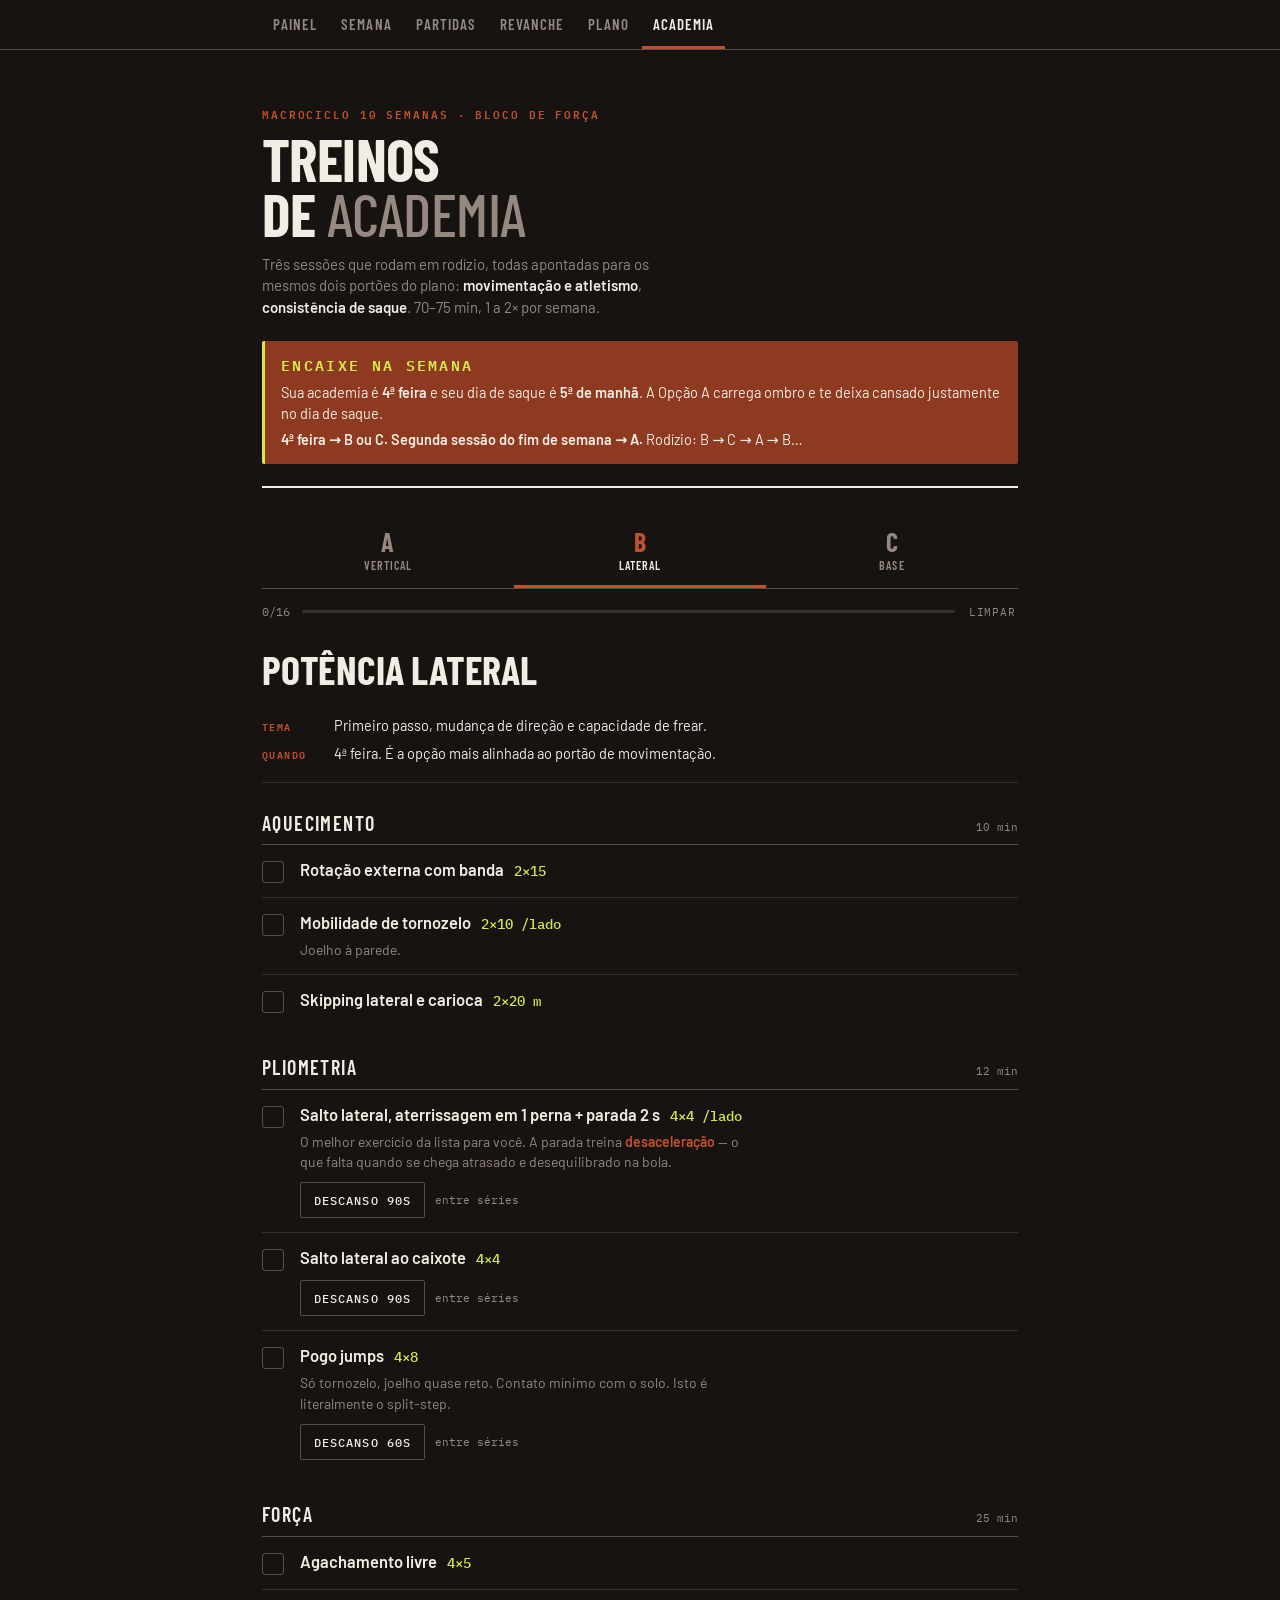
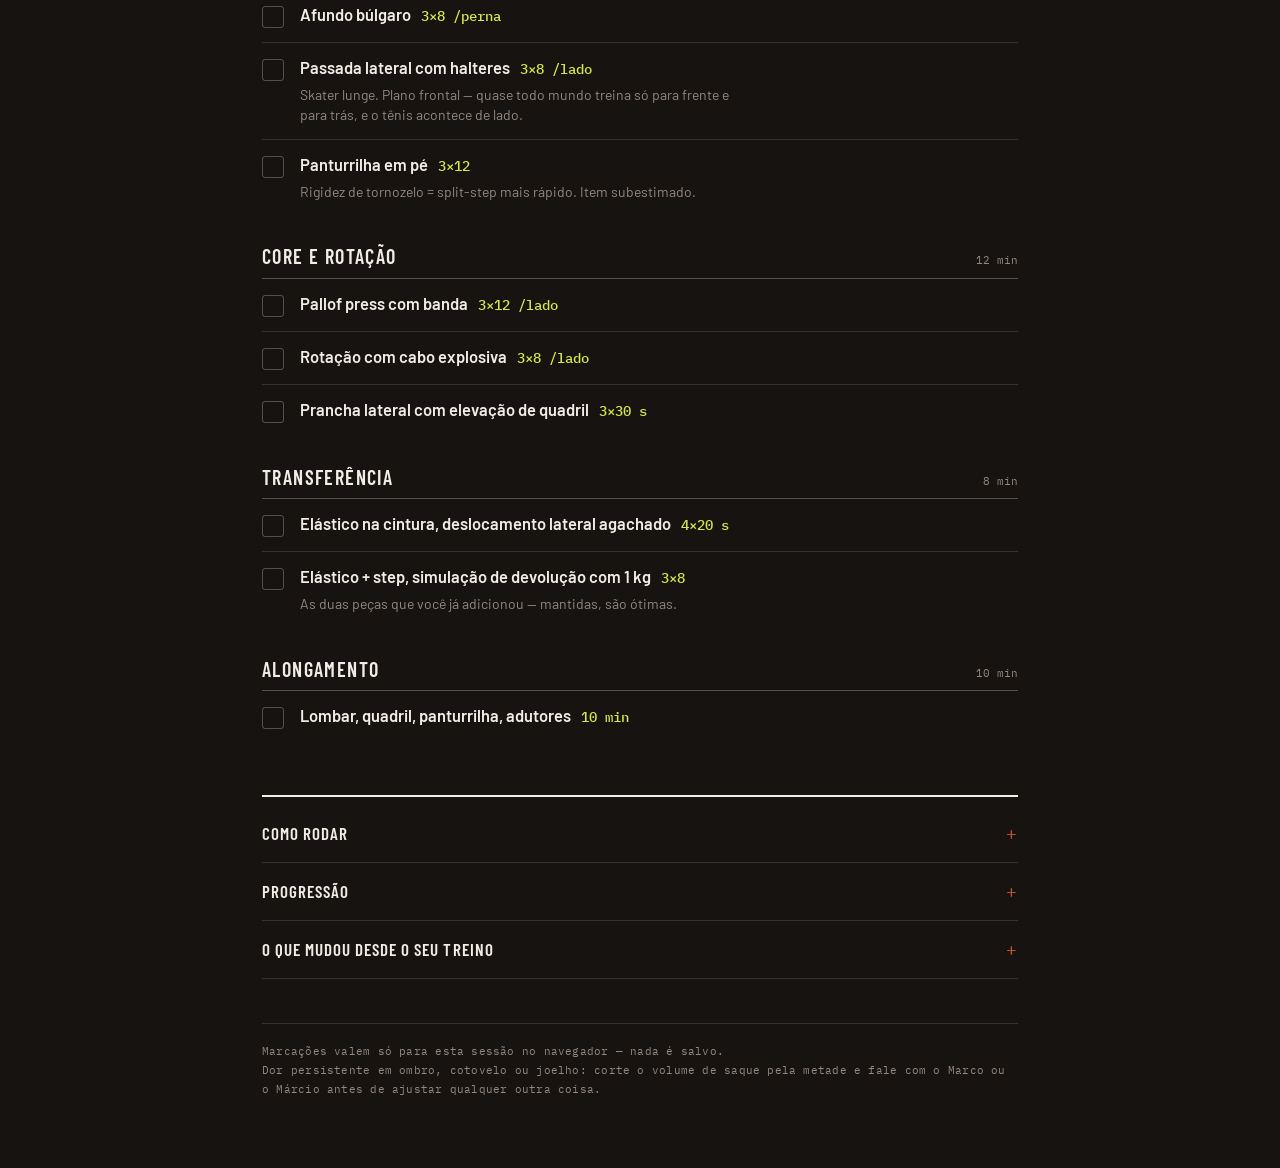
==== academia.html @ 955e1d72 "Add files via upload" ====
<!DOCTYPE html>
<html lang="pt-BR">
<head>
<meta charset="UTF-8">
<meta name="viewport" content="width=device-width, initial-scale=1, viewport-fit=cover">
<title>Treinos de Academia — Macrociclo de Tênis</title>
<link rel="preconnect" href="https://fonts.googleapis.com">
<link rel="preconnect" href="https://fonts.gstatic.com" crossorigin>
<link href="https://fonts.googleapis.com/css2?family=Barlow+Condensed:wght@500;600;700&family=Barlow:wght@400;500;600&family=IBM+Plex+Mono:wght@400;500;600&display=swap" rel="stylesheet">
<style>
:root{
  --court:#171310;
  --clay:#C1502E;
  --clay-dim:#8E3A20;
  --line:#F2EDE4;
  --ash:#948880;
  --ball:#D8E84B;
  --rule:rgba(242,237,228,.13);
  --rule-strong:rgba(242,237,228,.28);
  --pad:clamp(16px,4vw,32px);
}

*{box-sizing:border-box;margin:0;padding:0}
html{-webkit-text-size-adjust:100%}
body{
  background:var(--court);
  color:var(--line);
  font-family:'Barlow',system-ui,sans-serif;
  font-size:16px;
  line-height:1.5;
  padding-bottom:80px;
  -webkit-font-smoothing:antialiased;
}
.wrap{max-width:760px;margin:0 auto;padding:0 var(--pad)}

/* masthead */
.masthead{padding:clamp(28px,7vw,56px) 0 22px;border-bottom:2px solid var(--line)}
.eyebrow{
  font-family:'IBM Plex Mono',monospace;font-size:11px;
  letter-spacing:.18em;text-transform:uppercase;
  color:var(--clay);font-weight:600;margin-bottom:12px;
}
h1{
  font-family:'Barlow Condensed',sans-serif;font-weight:700;
  text-transform:uppercase;font-size:clamp(38px,10.5vw,68px);
  line-height:.92;letter-spacing:-.01em;
}
h1 .thin{color:var(--ash);font-weight:500}
.deck{margin-top:14px;max-width:46ch;color:var(--ash);font-size:15px;line-height:1.45}
.deck b{color:var(--line);font-weight:600}

/* warning */
.warn{margin-top:22px;padding:14px 16px;background:var(--clay-dim);border-left:3px solid var(--ball);border-radius:2px}
.warn-t{
  font-family:'IBM Plex Mono',monospace;font-size:10px;
  letter-spacing:.16em;text-transform:uppercase;
  color:var(--ball);font-weight:600;margin-bottom:6px;
}
.warn p{font-size:14.5px;line-height:1.45}
.warn p + p{margin-top:5px}
.warn strong{font-weight:600}

/* tabs */
.tabs{position:sticky;top:0;z-index:20;background:var(--court);border-bottom:1px solid var(--rule-strong);margin-top:26px}
.tabs-inner{display:flex}
.tab{
  flex:1;appearance:none;border:0;background:none;cursor:pointer;
  padding:15px 6px 13px;border-bottom:3px solid transparent;
  color:var(--ash);font-family:'Barlow Condensed',sans-serif;
  text-transform:uppercase;letter-spacing:.05em;transition:color .18s;text-align:center;
}
.tab .k{display:block;font-size:26px;font-weight:700;line-height:1}
.tab .n{display:block;font-size:12px;font-weight:600;margin-top:3px;letter-spacing:.09em}
.tab:hover{color:var(--line)}
.tab[aria-selected="true"]{color:var(--line);border-bottom-color:var(--clay)}
.tab[aria-selected="true"] .k{color:var(--clay)}
.tab:focus-visible{outline:2px solid var(--ball);outline-offset:-4px}

/* progress */
.prog{display:flex;align-items:center;gap:12px;padding:12px 0 0}
.prog-bar{flex:1;height:3px;background:var(--rule);border-radius:2px;overflow:hidden}
.prog-fill{display:block;height:100%;width:0;background:var(--ball);transition:width .3s ease}
.prog-num{font-family:'IBM Plex Mono',monospace;font-size:12px;color:var(--ash);font-variant-numeric:tabular-nums;white-space:nowrap}
.reset{
  appearance:none;background:none;border:0;cursor:pointer;
  font-family:'IBM Plex Mono',monospace;font-size:11px;
  letter-spacing:.08em;text-transform:uppercase;color:var(--ash);padding:4px 2px;
}
.reset:hover{color:var(--clay)}
.reset:focus-visible{outline:2px solid var(--ball);outline-offset:2px}

/* session */
.session{padding-top:26px}
.session[hidden]{display:none}
.s-title{
  font-family:'Barlow Condensed',sans-serif;font-weight:700;
  text-transform:uppercase;font-size:clamp(26px,6.5vw,40px);
  line-height:1;letter-spacing:-.005em;
}
.s-meta{margin-top:12px;display:grid;gap:8px;padding:14px 0 18px;border-bottom:1px solid var(--rule)}
.s-meta div{display:flex;gap:10px;font-size:14.5px;line-height:1.4}
.s-meta dt{
  font-family:'IBM Plex Mono',monospace;font-size:10px;
  letter-spacing:.14em;text-transform:uppercase;color:var(--clay);
  font-weight:600;padding-top:4px;flex:0 0 62px;
}

/* block */
.block{margin-top:30px}
.b-head{display:flex;align-items:baseline;gap:12px;padding-bottom:9px;border-bottom:1px solid var(--rule-strong)}
.b-name{font-family:'Barlow Condensed',sans-serif;font-weight:600;text-transform:uppercase;letter-spacing:.07em;font-size:20px;line-height:1}
.b-min{font-family:'IBM Plex Mono',monospace;font-size:11px;color:var(--ash);margin-left:auto;white-space:nowrap}

/* exercise */
.ex{
  display:grid;grid-template-columns:26px 1fr;gap:0 12px;
  padding:14px 0;border-bottom:1px solid var(--rule);cursor:pointer;
}
.ex:last-child{border-bottom:0}
.box{
  grid-row:1/span 3;width:22px;height:22px;margin-top:2px;
  border:1.5px solid var(--rule-strong);border-radius:3px;
  display:flex;align-items:center;justify-content:center;
  transition:border-color .15s,background .15s;flex-shrink:0;
}
.box svg{width:13px;height:13px;opacity:0;transition:opacity .15s}
.ex.done .box{background:var(--ball);border-color:var(--ball)}
.ex.done .box svg{opacity:1}
.ex.done .ex-name,.ex.done .ex-spec{opacity:.4}
.ex.done .ex-name{text-decoration:line-through;text-decoration-color:var(--ash)}
.ex-top{display:flex;align-items:baseline;gap:10px;flex-wrap:wrap}
.ex-name{font-weight:600;font-size:16.5px;line-height:1.25;transition:opacity .15s}
.ex-spec{
  font-family:'IBM Plex Mono',monospace;font-weight:500;font-size:14px;
  color:var(--ball);white-space:nowrap;font-variant-numeric:tabular-nums;transition:opacity .15s;
}
.ex-note{grid-column:2;font-size:14px;line-height:1.45;color:var(--ash);margin-top:5px;max-width:56ch}
.ex-note em{font-style:normal;color:var(--clay);font-weight:600}
.ex:focus-visible{outline:2px solid var(--ball);outline-offset:3px;border-radius:2px}

/* rest timer */
.rest{grid-column:2;margin-top:10px;display:flex;align-items:center;gap:10px}
.rest-btn{
  appearance:none;cursor:pointer;background:transparent;
  border:1px solid var(--rule-strong);border-radius:2px;padding:7px 13px;
  font-family:'IBM Plex Mono',monospace;font-size:12px;
  letter-spacing:.09em;text-transform:uppercase;color:var(--line);
  font-weight:500;transition:border-color .15s,color .15s;min-height:36px;
}
.rest-btn:hover{border-color:var(--clay);color:var(--clay)}
.rest-btn:focus-visible{outline:2px solid var(--ball);outline-offset:2px}
.rest-btn.running{border-color:var(--ball);color:var(--court);background:var(--ball);font-weight:600}
.rest-hint{font-family:'IBM Plex Mono',monospace;font-size:11px;color:var(--ash)}

/* accordion */
.extras{margin-top:52px;border-top:2px solid var(--line);padding-top:8px}
details{border-bottom:1px solid var(--rule)}
summary{
  cursor:pointer;list-style:none;padding:18px 0;display:flex;align-items:center;gap:12px;
  font-family:'Barlow Condensed',sans-serif;font-weight:600;
  text-transform:uppercase;letter-spacing:.06em;font-size:19px;
}
summary::-webkit-details-marker{display:none}
summary::after{content:'+';margin-left:auto;color:var(--clay);font-family:'IBM Plex Mono',monospace;font-size:19px;font-weight:400}
details[open] summary::after{content:'–'}
summary:focus-visible{outline:2px solid var(--ball);outline-offset:-2px}
.det-body{padding:0 0 24px}
.rule-item{display:grid;grid-template-columns:30px 1fr;gap:0 12px;padding:13px 0;border-top:1px solid var(--rule)}
.rule-item:first-child{border-top:0}
.rule-n{font-family:'IBM Plex Mono',monospace;font-size:12px;color:var(--clay);font-weight:600;padding-top:3px}
.rule-t{font-weight:600;font-size:15.5px;line-height:1.3}
.rule-d{grid-column:2;color:var(--ash);font-size:14px;margin-top:4px;line-height:1.45;max-width:58ch}
.plain p{color:var(--ash);font-size:14.5px;line-height:1.55;max-width:58ch}
.plain p + p{margin-top:12px}
.plain strong{color:var(--line);font-weight:600}
.plain h4{
  font-family:'IBM Plex Mono',monospace;font-size:10.5px;
  letter-spacing:.15em;text-transform:uppercase;color:var(--clay);
  font-weight:600;margin:22px 0 9px;
}
.plain h4:first-child{margin-top:4px}
.plain ul{list-style:none;margin-top:4px}
.plain li{color:var(--ash);font-size:14.5px;line-height:1.5;padding:6px 0 6px 18px;position:relative;max-width:58ch}
.plain li::before{content:'';position:absolute;left:0;top:13px;width:6px;height:1px;background:var(--clay)}
.plain li strong{color:var(--line)}

footer{
  margin-top:44px;padding-top:20px;border-top:1px solid var(--rule);
  font-family:'IBM Plex Mono',monospace;font-size:11px;
  color:var(--ash);line-height:1.7;letter-spacing:.02em;
}

@media (prefers-reduced-motion:reduce){*{transition:none!important;animation:none!important}}
@media print{
  body{background:#fff;color:#000;padding:0}
  .tabs,.prog,.rest,.box,.reset{display:none}
  .session[hidden]{display:block!important}
  details{page-break-inside:avoid}
  details:not([open]) .det-body{display:block}
  .ex{grid-template-columns:1fr}
  .ex-note,.ex-top{grid-column:1}
  .ex-spec{color:#000}
}
</style>
<link rel="stylesheet" href="app.css">
</head>
<body>
<nav class="topbar"><div class="topbar-in" id="nav"></div></nav>


<div class="wrap">
  <header class="masthead">
    <p class="eyebrow">Macrociclo 10 semanas · Bloco de força</p>
    <h1>Treinos<br>de <span class="thin">academia</span></h1>
    <p class="deck">Três sessões que rodam em rodízio, todas apontadas para os mesmos dois portões do plano: <b>movimentação e atletismo</b>, <b>consistência de saque</b>. 70–75 min, 1 a 2× por semana.</p>

    <div class="warn">
      <p class="warn-t">Encaixe na semana</p>
      <p>Sua academia é <strong>4ª feira</strong> e seu dia de saque é <strong>5ª de manhã</strong>. A Opção A carrega ombro e te deixa cansado justamente no dia de saque.</p>
      <p><strong>4ª feira → B ou C. Segunda sessão do fim de semana → A.</strong> Rodízio: B → C → A → B…</p>
    </div>
  </header>

  <nav class="tabs" aria-label="Escolher sessão">
    <div class="tabs-inner" role="tablist">
      <button class="tab" role="tab" aria-selected="false" data-opt="A"><span class="k">A</span><span class="n">Vertical</span></button>
      <button class="tab" role="tab" aria-selected="true" data-opt="B"><span class="k">B</span><span class="n">Lateral</span></button>
      <button class="tab" role="tab" aria-selected="false" data-opt="C"><span class="k">C</span><span class="n">Base</span></button>
    </div>
  </nav>

  <div class="prog">
    <span class="prog-num" id="progNum">0/0</span>
    <span class="prog-bar"><span class="prog-fill" id="progFill"></span></span>
    <button class="reset" id="resetBtn">Limpar</button>
  </div>

  <main id="sessions"></main>

  <section class="extras">
    <details>
      <summary>Como rodar</summary>
      <div class="det-body" id="rulesBox"></div>
    </details>

    <details>
      <summary>Progressão</summary>
      <div class="det-body plain">
        <h4>Força</h4>
        <p>Carga sobe <strong>≤10% por semana</strong>. Nas semanas leves do plano — 4, 8 e 10 — mantenha a carga da semana anterior em vez de subir.</p>
        <h4>Pliometria</h4>
        <p>Não progride por repetição. Progride por <strong>qualidade e altura de caixote</strong>. Quando você conseguir 4×4 saltos com a mesma explosão do primeiro ao último, aumente a altura ou adicione carga leve — nunca as reps.</p>
        <h4>Semana 10</h4>
        <p>Afunilamento: metade do volume de tudo, mantendo a intensidade. Nada de recorde de carga na semana da filmagem.</p>
        <h4>Sinal de alerta</h4>
        <p>Se a altura do salto cair de uma semana para a outra sem mudança de carga, você está acumulando fadiga. <strong>Tire uma sessão de academia antes de tirar uma de quadra</strong> — a quadra é a prioridade.</p>
      </div>
    </details>

    <details>
      <summary>O que mudou desde o seu treino</summary>
      <div class="det-body plain">
        <h4>Mantido</h4>
        <ul>
          <li><strong>Rotação com cabo explosiva.</strong> Melhor que só o pallof para o saque — o pallof resiste à rotação, o cabo produz. Você precisa dos dois, e agora tem.</li>
          <li><strong>Elástico na cintura, deslocamento lateral agachado.</strong></li>
          <li><strong>Elástico + step com simulação de devolução.</strong> Transferência direta para a quadra.</li>
          <li><strong>A estrutura geral</strong> — pliometria, pernas, superiores, core.</li>
        </ul>
        <h4>Ajustado</h4>
        <ul>
          <li><strong>Pliometria de 3×12 para 3–5 reps por série.</strong> Doze saltos é condicionamento, não potência. As últimas repetições saem com o sistema nervoso já cansado, e é justamente aí que se grava o padrão lento.</li>
          <li><strong>Elevação pélvica de 3×10-12 para 4×6</strong> com carga maior. Na faixa de 10 a 12 a carga não sobe o suficiente para treinar explosão.</li>
          <li><strong>Corrida leve de 10-15 min no fim: removida.</strong> Com 4 a 6 sessões de quadra por semana seu estímulo aeróbico já está saturado, e corrida contínua depois de trabalho explosivo compete com a adaptação de potência.</li>
        </ul>
        <h4>Adicionado</h4>
        <ul>
          <li><strong>Desaceleração</strong> — salto lateral com parada de 2 s. Chegar atrasado na bola costuma ser problema de frear, não de acelerar.</li>
          <li><strong>Panturrilha e pogo jumps</strong> — rigidez de tornozelo, base do split-step rápido.</li>
          <li><strong>Nórdico</strong> — proteção de isquiotibiais para o aumento de arrancadas.</li>
          <li><strong>Plano frontal</strong> (skater lunge) — o tênis acontece de lado.</li>
        </ul>
      </div>
    </details>

    <footer>
      Marcações valem só para esta sessão no navegador — nada é salvo.<br>
      Dor persistente em ombro, cotovelo ou joelho: corte o volume de saque pela metade e fale com o Marco ou o Márcio antes de ajustar qualquer outra coisa.
    </footer>
  </section>
</div>

<script>
const CHECK = '<svg viewBox="0 0 16 16" fill="none"><path d="M3 8.5l3.2 3.2L13 4.8" stroke="#171310" stroke-width="2.4" stroke-linecap="round" stroke-linejoin="round"/></svg>';

const RULES = [
  ['01','Pliometria antes da força, nunca depois','Sistema nervoso descansado, ou o estímulo vira condicionamento em vez de potência.'],
  ['02','Descanso completo entre séries de salto: 60–90 s','Pliometria com pouco descanso deixa de ser pliometria. Use o cronômetro de cada exercício.'],
  ['03','Poucas repetições, qualidade máxima','3 a 5 reps por série. Se a qualidade do salto cai, a série acabou — mesmo que faltem reps.'],
  ['04','Sem corrida contínua no fim','Se quiser condicionamento aqui: intervalado curto, 15 s forte / 45 s leve, 6 a 8 voltas.'],
  ['05','Manguito rotador em todas as sessões','No aquecimento, sem exceção, mesmo sem dor. É o seguro do ombro num bloco com mais volume de saque.'],
  ['06','Nada de pliometria na véspera de torneio','Dor muscular tardia aparece 24 a 48 h depois.']
];

const DATA = {
  A: {
    title:'Potência vertical',
    tema:'Produzir força de baixo para cima e transferir para a rotação do saque.',
    dia:'Fim de semana, ou qualquer dia que não anteceda treino de saque.',
    blocks:[
      {name:'Aquecimento',min:'10 min',ex:[
        {n:'Rotação externa com banda',s:'2×15'},
        {n:'Mobilidade torácica',s:'2×8 /lado',d:'Rotação deitado de lado.'},
        {n:'Saltinhos baixos no lugar',s:'2×20'}
      ]},
      {name:'Pliometria',min:'12 min',ex:[
        {n:'Salto vertical com contramovimento',s:'4×4',d:'Intenção máxima, pausa total entre reps. Braços livres.',rest:90},
        {n:'Salto ao caixote alto',s:'4×3',d:'Sobe saltando, <em>desce andando</em>. Descer saltando só adiciona desgaste sem estímulo.',rest:90},
        {n:'Salto em split alternado',s:'4×4 /perna',d:'Troca de perna no ar. É o padrão da carga do saque.',rest:90}
      ]},
      {name:'Força',min:'25 min',ex:[
        {n:'Agachamento frontal',s:'4×4',d:'O frontal mantém o tronco ereto, que é a posição de tronco do saque. Sem frontal confortável, o livre serve.'},
        {n:'Elevação pélvica explosiva',s:'4×6',d:'<em>Mudou:</em> 4×6 com intenção máxima na subida, não 3×10-12. Doze reps é faixa de hipertrofia; explosão pede carga maior.'},
        {n:'Terra romeno unilateral',s:'3×8 /perna',d:'Isquiotibiais e equilíbrio. A perna de trás do saque trabalha exatamente assim.'}
      ]},
      {name:'Superiores e rotação',min:'15 min',ex:[
        {n:'Desenvolvimento unilateral em pé',s:'4×5',d:'Explosivo.'},
        {n:'Rotação com cabo de baixo para cima',s:'3×8 /lado',d:'Chop reverso. Este é <em>o</em> padrão do saque: quadril inicia, tronco segue, braço termina.'},
        {n:'Remada unilateral com halter',s:'3×10',d:'Equilibra o volume de empurrar. Ombro de tenista precisa disso.'},
        {n:'Rotação externa com banda',s:'2×15',d:'De novo, no fim.'}
      ]},
      {name:'Transferência',min:'8 min',ex:[
        {n:'Saque sombra com halter de 1 kg',s:'3×8',d:'Movimento completo e lento, <em>sem chicotear</em>. Sentir o arco, não gerar velocidade.'}
      ]},
      {name:'Alongamento',min:'10 min',ex:[
        {n:'Lombar, isquiotibiais, peitoral, ombro',s:'10 min'}
      ]}
    ]
  },
  B: {
    title:'Potência lateral',
    tema:'Primeiro passo, mudança de direção e capacidade de frear.',
    dia:'4ª feira. É a opção mais alinhada ao portão de movimentação.',
    blocks:[
      {name:'Aquecimento',min:'10 min',ex:[
        {n:'Rotação externa com banda',s:'2×15'},
        {n:'Mobilidade de tornozelo',s:'2×10 /lado',d:'Joelho à parede.'},
        {n:'Skipping lateral e carioca',s:'2×20 m'}
      ]},
      {name:'Pliometria',min:'12 min',ex:[
        {n:'Salto lateral, aterrissagem em 1 perna + parada 2 s',s:'4×4 /lado',d:'O melhor exercício da lista para você. A parada treina <em>desaceleração</em> — o que falta quando se chega atrasado e desequilibrado na bola.',rest:90},
        {n:'Salto lateral ao caixote',s:'4×4',rest:90},
        {n:'Pogo jumps',s:'4×8',d:'Só tornozelo, joelho quase reto. Contato mínimo com o solo. Isto é literalmente o split-step.',rest:60}
      ]},
      {name:'Força',min:'25 min',ex:[
        {n:'Agachamento livre',s:'4×5'},
        {n:'Afundo búlgaro',s:'3×8 /perna'},
        {n:'Passada lateral com halteres',s:'3×8 /lado',d:'Skater lunge. Plano frontal — quase todo mundo treina só para frente e para trás, e o tênis acontece de lado.'},
        {n:'Panturrilha em pé',s:'3×12',d:'Rigidez de tornozelo = split-step mais rápido. Item subestimado.'}
      ]},
      {name:'Core e rotação',min:'12 min',ex:[
        {n:'Pallof press com banda',s:'3×12 /lado'},
        {n:'Rotação com cabo explosiva',s:'3×8 /lado'},
        {n:'Prancha lateral com elevação de quadril',s:'3×30 s'}
      ]},
      {name:'Transferência',min:'8 min',ex:[
        {n:'Elástico na cintura, deslocamento lateral agachado',s:'4×20 s'},
        {n:'Elástico + step, simulação de devolução com 1 kg',s:'3×8',d:'As duas peças que você já adicionou — mantidas, são ótimas.'}
      ]},
      {name:'Alongamento',min:'10 min',ex:[
        {n:'Lombar, quadril, panturrilha, adutores',s:'10 min'}
      ]}
    ]
  },
  C: {
    title:'Força base e unilateral',
    tema:'Construir a força que sustenta a potência das outras duas. Menos salto, mais carga.',
    dia:'4ª feira. Obrigatória se você notar que os saltos pararam de evoluir.',
    blocks:[
      {name:'Aquecimento',min:'10 min',ex:[
        {n:'Rotação externa com banda',s:'2×15'},
        {n:'Mobilidade de quadril e tornozelo',s:'—'}
      ]},
      {name:'Pliometria leve',min:'8 min',ex:[
        {n:'Salto ao caixote',s:'3×3',d:'Foco em técnica de aterrissagem silenciosa.',rest:60},
        {n:'Pogo jumps',s:'3×8',rest:60}
      ]},
      {name:'Força',min:'35 min',ex:[
        {n:'Levantamento terra',s:'4×5',d:'Pesado.'},
        {n:'Afundo búlgaro com halteres',s:'4×6 /perna',d:'Carga maior, menos reps que na Opção B.'},
        {n:'Step-up alto explosivo',s:'3×6 /perna',d:'Banco na altura do joelho ou acima. Subir rápido, descer controlado.'},
        {n:'Flexão nórdica de joelho',s:'3×5',d:'Excêntrica. É a melhor proteção contra estiramento na arrancada — e arrancada é o que você vai fazer mais neste ciclo. Se não conseguir 5, faça 3 com apoio das mãos na descida.'}
      ]},
      {name:'Superiores',min:'15 min',ex:[
        {n:'Remada unilateral',s:'4×8'},
        {n:'Desenvolvimento unilateral',s:'3×8'},
        {n:'Face pull',s:'3×15',d:'Postura de ombro, contrapeso do volume de saque.'},
        {n:'Rotação externa com banda',s:'2×15'}
      ]},
      {name:'Core',min:'10 min',ex:[
        {n:'Pallof press',s:'3×12 /lado'},
        {n:'Elevação de quadril',s:'3×12'},
        {n:'Prancha lateral',s:'3×30 s /lado'}
      ]},
      {name:'Alongamento',min:'10 min',ex:[
        {n:'Lombar, isquiotibiais, quadril',s:'10 min'}
      ]}
    ]
  }
};

document.getElementById('rulesBox').innerHTML = RULES.map(([n,t,d]) =>
  `<div class="rule-item"><span class="rule-n">${n}</span><span class="rule-t">${t}</span><p class="rule-d">${d}</p></div>`
).join('');

const host = document.getElementById('sessions');
host.innerHTML = Object.entries(DATA).map(([key,s]) => `
  <section class="session" data-opt="${key}" ${key==='B'?'':'hidden'}>
    <h2 class="s-title">${s.title}</h2>
    <dl class="s-meta">
      <div><dt>Tema</dt><dd>${s.tema}</dd></div>
      <div><dt>Quando</dt><dd>${s.dia}</dd></div>
    </dl>
    ${s.blocks.map(b => `
      <section class="block">
        <div class="b-head"><h3 class="b-name">${b.name}</h3><span class="b-min">${b.min}</span></div>
        ${b.ex.map(e => `
          <div class="ex" tabindex="0" role="checkbox" aria-checked="false">
            <span class="box">${CHECK}</span>
            <div class="ex-top">
              <span class="ex-name">${e.n}</span>
              <span class="ex-spec">${e.s}</span>
            </div>
            ${e.d ? `<p class="ex-note">${e.d}</p>` : ''}
            ${e.rest ? `<div class="rest">
              <button class="rest-btn" data-rest="${e.rest}">Descanso ${e.rest}s</button>
              <span class="rest-hint">entre séries</span>
            </div>` : ''}
          </div>`).join('')}
      </section>`).join('')}
  </section>`).join('');

const tabs = [...document.querySelectorAll('.tab')];
const panels = [...document.querySelectorAll('.session')];
function show(opt){
  tabs.forEach(t => t.setAttribute('aria-selected', t.dataset.opt===opt));
  panels.forEach(p => p.hidden = p.dataset.opt!==opt);
  updateProgress();
}
tabs.forEach(t => t.addEventListener('click', () => show(t.dataset.opt)));

function toggle(el){
  const on = el.classList.toggle('done');
  el.setAttribute('aria-checked', on);
  updateProgress();
}
host.addEventListener('click', e => {
  if (e.target.closest('.rest-btn')) return;
  const ex = e.target.closest('.ex');
  if (ex) toggle(ex);
});
host.addEventListener('keydown', e => {
  if (e.key !== ' ' && e.key !== 'Enter') return;
  const ex = e.target.closest('.ex');
  if (ex) { e.preventDefault(); toggle(ex); }
});

function updateProgress(){
  const panel = panels.find(p => !p.hidden);
  if (!panel) return;
  const all = panel.querySelectorAll('.ex');
  const done = panel.querySelectorAll('.ex.done').length;
  document.getElementById('progNum').textContent = `${done}/${all.length}`;
  document.getElementById('progFill').style.width = all.length ? (done/all.length*100)+'%' : '0';
}
document.getElementById('resetBtn').addEventListener('click', () => {
  const panel = panels.find(p => !p.hidden);
  panel.querySelectorAll('.ex.done').forEach(x => {
    x.classList.remove('done');
    x.setAttribute('aria-checked','false');
  });
  updateProgress();
});

let activeTimer = null;
function beep(){
  try{
    const ctx = new (window.AudioContext||window.webkitAudioContext)();
    const o = ctx.createOscillator(), g = ctx.createGain();
    o.connect(g); g.connect(ctx.destination);
    o.frequency.value = 880; o.type = 'sine';
    g.gain.setValueAtTime(.0001, ctx.currentTime);
    g.gain.exponentialRampToValueAtTime(.25, ctx.currentTime+.02);
    g.gain.exponentialRampToValueAtTime(.0001, ctx.currentTime+.45);
    o.start(); o.stop(ctx.currentTime+.5);
  }catch(_){}
  if (navigator.vibrate) navigator.vibrate([120,80,120]);
}
function resetBtn(btn){
  btn.classList.remove('running');
  btn.textContent = 'Descanso ' + btn.dataset.rest + 's';
}
host.addEventListener('click', e => {
  const btn = e.target.closest('.rest-btn');
  if (!btn) return;
  e.stopPropagation();
  const wasSame = activeTimer && activeTimer.btn === btn;
  if (activeTimer){ clearInterval(activeTimer.id); resetBtn(activeTimer.btn); activeTimer = null; }
  if (wasSame) return;
  let left = +btn.dataset.rest;
  btn.classList.add('running');
  btn.textContent = left + 's';
  const id = setInterval(() => {
    left--;
    if (left <= 0){ clearInterval(id); beep(); resetBtn(btn); activeTimer = null; return; }
    btn.textContent = left + 's';
  }, 1000);
  activeTimer = {id, btn};
});

updateProgress();
</script>
<script>if('serviceWorker' in navigator){window.addEventListener('load',()=>navigator.serviceWorker.register('sw.js').catch(()=>{}));}</script>
<script src="app.js"></script>
<script>nav("academia.html");</script>
</body>
</html>
---- app.css ----
:root{
  --court:#171310;--court-2:#1F1916;--clay:#C1502E;--clay-dim:#8E3A20;
  --line:#F2EDE4;--ash:#948880;--ball:#D8E84B;--win:#7FB069;--loss:#C8553D;
  --rule:rgba(242,237,228,.13);--rule-strong:rgba(242,237,228,.28);
  --pad:clamp(14px,4vw,32px);
}
*{box-sizing:border-box;margin:0;padding:0}
html{-webkit-text-size-adjust:100%}
body{
  background:var(--court);color:var(--line);
  font-family:'Barlow',system-ui,sans-serif;font-size:16px;line-height:1.5;
  padding-bottom:70px;-webkit-font-smoothing:antialiased;
}
.wrap{max-width:820px;margin:0 auto;padding:0 var(--pad)}
a{color:inherit}

/* topbar */
.topbar{
  position:sticky;top:0;z-index:40;background:var(--court);
  border-bottom:1px solid var(--rule-strong);
}
.topbar-in{max-width:820px;margin:0 auto;padding:0 var(--pad);display:flex;gap:2px;overflow-x:auto;scrollbar-width:none}
.topbar-in::-webkit-scrollbar{display:none}
.navlink{
  flex:0 0 auto;text-decoration:none;padding:13px 11px 10px;
  border-bottom:3px solid transparent;color:var(--ash);
  font-family:'Barlow Condensed',sans-serif;font-weight:600;
  text-transform:uppercase;letter-spacing:.07em;font-size:15px;white-space:nowrap;
}
.navlink:hover{color:var(--line)}
.navlink.on{color:var(--line);border-bottom-color:var(--clay)}

/* head */
.phead{padding:clamp(24px,6vw,44px) 0 20px;border-bottom:2px solid var(--line)}
.eyebrow{
  font-family:'IBM Plex Mono',monospace;font-size:10.5px;letter-spacing:.18em;
  text-transform:uppercase;color:var(--clay);font-weight:600;margin-bottom:10px;
}
h1{font-family:'Barlow Condensed',sans-serif;font-weight:700;text-transform:uppercase;
  font-size:clamp(34px,9vw,60px);line-height:.92;letter-spacing:-.01em}
h1 .thin{color:var(--ash);font-weight:500}
.deck{margin-top:12px;max-width:52ch;color:var(--ash);font-size:15px;line-height:1.45}
.deck b{color:var(--line);font-weight:600}

/* section */
.sec{margin-top:34px}
.sec-head{display:flex;align-items:baseline;gap:12px;padding-bottom:8px;border-bottom:1px solid var(--rule-strong)}
.sec-name{font-family:'Barlow Condensed',sans-serif;font-weight:600;text-transform:uppercase;
  letter-spacing:.07em;font-size:19px;line-height:1}
.sec-note{margin-left:auto;font-family:'IBM Plex Mono',monospace;font-size:11px;color:var(--ash)}

/* stat grid */
.stats{display:grid;grid-template-columns:repeat(auto-fit,minmax(132px,1fr));gap:1px;background:var(--rule);margin-top:16px}
.stat{background:var(--court);padding:16px 14px}
.stat-k{font-family:'IBM Plex Mono',monospace;font-size:9.5px;letter-spacing:.15em;
  text-transform:uppercase;color:var(--ash);margin-bottom:7px}
.stat-v{font-family:'Barlow Condensed',sans-serif;font-weight:700;font-size:36px;line-height:.9;
  font-variant-numeric:tabular-nums}
.stat-s{font-family:'IBM Plex Mono',monospace;font-size:11px;color:var(--ash);margin-top:5px}
.stat.hi .stat-v{color:var(--ball)}
.stat.warn .stat-v{color:var(--clay)}

/* bar */
.bar{height:6px;background:var(--rule);border-radius:3px;overflow:hidden;margin-top:9px;display:flex}
.bar i{display:block;height:100%}
.bar .w{background:var(--win)}
.bar .l{background:var(--loss)}

/* insight */
.insight{margin-top:18px;padding:16px 18px;background:var(--clay-dim);border-left:3px solid var(--ball);border-radius:2px}
.insight-t{font-family:'IBM Plex Mono',monospace;font-size:10px;letter-spacing:.16em;
  text-transform:uppercase;color:var(--ball);font-weight:600;margin-bottom:8px}
.insight p{font-size:14.5px;line-height:1.5}
.insight p+p{margin-top:8px}
.insight strong{font-weight:600}

/* table */
.tbl{width:100%;border-collapse:collapse;margin-top:14px;font-size:14px}
.tbl th{
  font-family:'IBM Plex Mono',monospace;font-size:9.5px;letter-spacing:.13em;
  text-transform:uppercase;color:var(--ash);font-weight:600;text-align:left;
  padding:8px 8px 8px 0;border-bottom:1px solid var(--rule-strong);white-space:nowrap;
}
.tbl td{padding:11px 8px 11px 0;border-bottom:1px solid var(--rule);vertical-align:top}
.tbl tr:last-child td{border-bottom:0}
.tbl .num{font-family:'IBM Plex Mono',monospace;font-variant-numeric:tabular-nums;white-space:nowrap;color:var(--ash);font-size:13px}
.tbl .op{font-weight:600}
.pill{display:inline-block;font-family:'IBM Plex Mono',monospace;font-size:10px;font-weight:600;
  padding:3px 7px;border-radius:2px;letter-spacing:.06em}
.pill.v{background:var(--win);color:var(--court)}
.pill.d{background:var(--loss);color:var(--line)}
.pill.q{background:transparent;border:1px solid var(--rule-strong);color:var(--ash)}
.pill.ball{background:var(--ball);color:var(--court)}
.conq{display:block;margin-top:5px;font-size:12.5px;color:var(--ball);font-weight:600}

/* form */
.form{display:grid;grid-template-columns:repeat(auto-fit,minmax(150px,1fr));gap:12px;margin-top:16px}
.fld{display:flex;flex-direction:column;gap:5px}
.fld label{font-family:'IBM Plex Mono',monospace;font-size:9.5px;letter-spacing:.13em;
  text-transform:uppercase;color:var(--ash);font-weight:600}
input,select,textarea{
  background:var(--court-2);border:1px solid var(--rule-strong);border-radius:2px;
  color:var(--line);font-family:'Barlow',sans-serif;font-size:15px;padding:10px 11px;
  width:100%;min-height:42px;
}
input:focus,select,textarea:focus{outline:2px solid var(--ball);outline-offset:-1px}
select{appearance:none;cursor:pointer}
textarea{resize:vertical;line-height:1.4}
.btn{
  appearance:none;cursor:pointer;background:var(--clay);border:0;border-radius:2px;
  color:var(--line);font-family:'IBM Plex Mono',monospace;font-size:12px;font-weight:600;
  letter-spacing:.1em;text-transform:uppercase;padding:12px 20px;min-height:44px;
}
.btn:hover{background:var(--clay-dim)}
.btn.ghost{background:transparent;border:1px solid var(--rule-strong);color:var(--ash)}
.btn.ghost:hover{border-color:var(--clay);color:var(--clay);background:transparent}
.btn:focus-visible{outline:2px solid var(--ball);outline-offset:2px}
.btnrow{display:flex;gap:10px;flex-wrap:wrap;margin-top:16px}

/* week grid */
.wgrid{margin-top:16px;overflow-x:auto}
.wgrid table{border-collapse:collapse;width:100%;min-width:640px}
.wgrid th{
  font-family:'IBM Plex Mono',monospace;font-size:10px;letter-spacing:.12em;color:var(--ash);
  font-weight:600;padding:8px 6px;border-bottom:1px solid var(--rule-strong);text-align:left;
}
.wgrid th.turno{width:64px}
.wgrid td{padding:0;border-bottom:1px solid var(--rule);border-right:1px solid var(--rule)}
.wgrid td:last-child{border-right:0}
.wgrid .tlabel{
  font-family:'IBM Plex Mono',monospace;font-size:10px;letter-spacing:.12em;color:var(--clay);
  font-weight:600;padding:10px 6px;vertical-align:top;
}
.cell{
  width:100%;min-height:56px;background:transparent;border:0;border-radius:0;
  font-size:13.5px;line-height:1.3;padding:9px 8px;color:var(--line);resize:none;
  font-family:'Barlow',sans-serif;
}
.cell:focus{outline:2px solid var(--ball);outline-offset:-2px;background:var(--court-2)}
.cell.na{color:rgba(148,136,128,.45)}
.wgrid td.today{background:rgba(216,232,75,.07)}

/* objetivos */
.objs{display:grid;grid-template-columns:repeat(auto-fit,minmax(230px,1fr));gap:18px;margin-top:16px}
.obj-h{font-family:'IBM Plex Mono',monospace;font-size:10px;letter-spacing:.14em;
  text-transform:uppercase;color:var(--clay);font-weight:600;margin-bottom:8px}
.obj-t{min-height:110px;font-size:14px}

/* misc */
.muted{color:var(--ash);font-size:14px;line-height:1.5;max-width:60ch}
.muted+.muted{margin-top:10px}
.empty{color:var(--ash);font-size:14px;padding:20px 0;font-style:italic}
.saveflag{font-family:'IBM Plex Mono',monospace;font-size:11px;color:var(--ball);opacity:0;transition:opacity .3s}
.saveflag.on{opacity:1}
footer{margin-top:44px;padding-top:18px;border-top:1px solid var(--rule);
  font-family:'IBM Plex Mono',monospace;font-size:11px;color:var(--ash);line-height:1.7}
details{border-bottom:1px solid var(--rule)}
summary{cursor:pointer;list-style:none;padding:15px 0;display:flex;align-items:center;
  font-family:'Barlow Condensed',sans-serif;font-weight:600;text-transform:uppercase;
  letter-spacing:.06em;font-size:17px}
summary::-webkit-details-marker{display:none}
summary::after{content:'+';margin-left:auto;color:var(--clay);font-family:'IBM Plex Mono',monospace;font-size:18px}
details[open] summary::after{content:'–'}
.det-body{padding:0 0 20px}

@media (prefers-reduced-motion:reduce){*{transition:none!important}}
@media print{
  body{background:#fff;color:#000}
  .topbar,.btnrow,.form{display:none}
  .cell{color:#000}
}
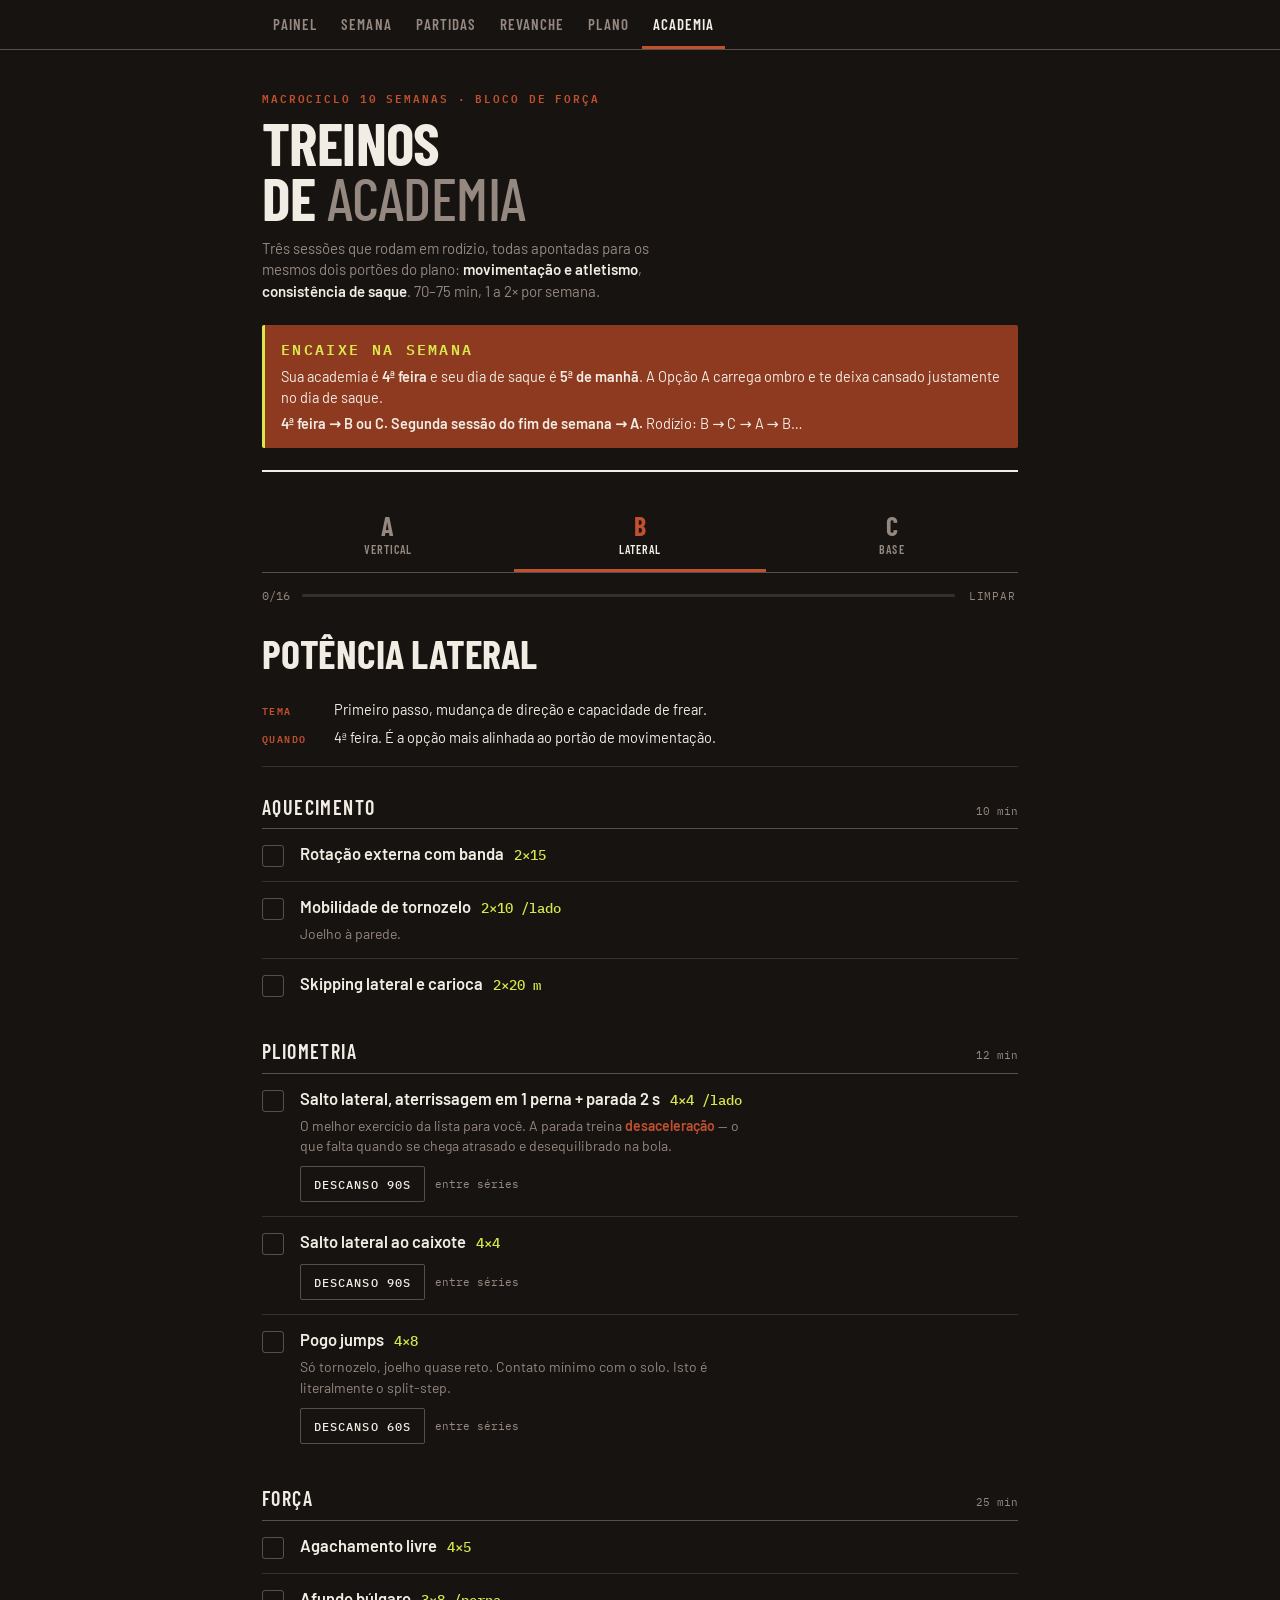
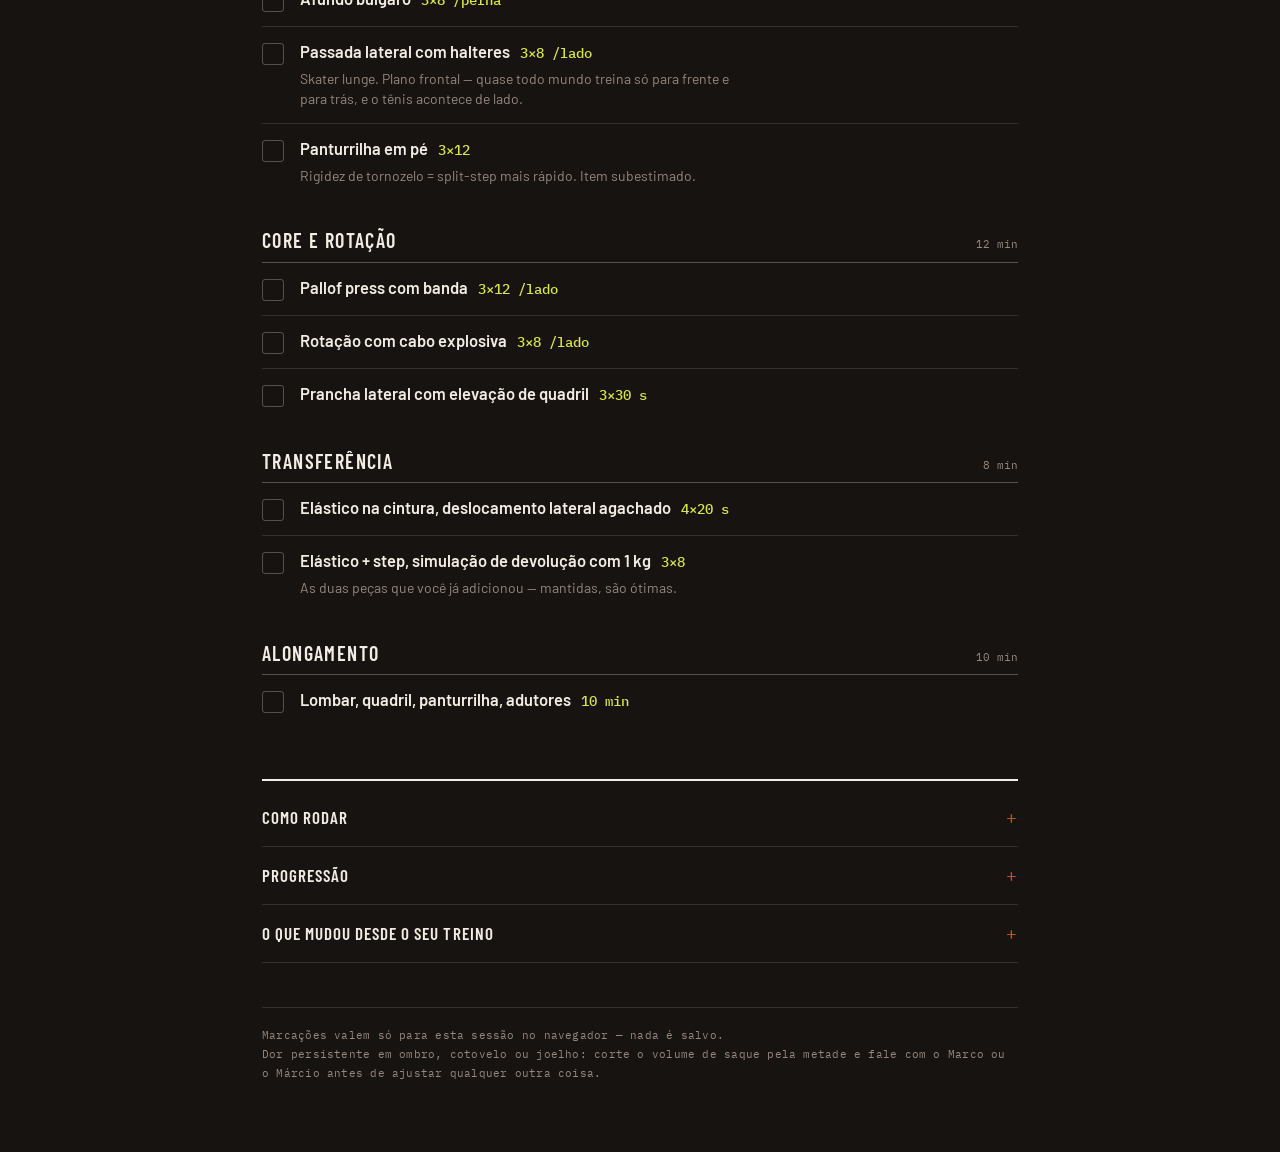
==== commit b93d618b: "Add files via upload" ====
--- a/academia.html
+++ b/academia.html
@@ -34,7 +34,7 @@
 .wrap{max-width:760px;margin:0 auto;padding:0 var(--pad)}
 
 /* masthead */
-.masthead{padding:clamp(28px,7vw,56px) 0 22px;border-bottom:2px solid var(--line)}
+.masthead{padding:clamp(20px,5vw,40px) 0 22px;border-bottom:2px solid var(--line)}
 .eyebrow{
   font-family:'IBM Plex Mono',monospace;font-size:11px;
   letter-spacing:.18em;text-transform:uppercase;
@@ -61,7 +61,7 @@
 .warn strong{font-weight:600}
 
 /* tabs */
-.tabs{position:sticky;top:0;z-index:20;background:var(--court);border-bottom:1px solid var(--rule-strong);margin-top:26px}
+.tabs{position:sticky;top:44px;z-index:20;background:var(--court);border-bottom:1px solid var(--rule-strong);margin-top:26px}
 .tabs-inner{display:flex}
 .tab{
   flex:1;appearance:none;border:0;background:none;cursor:pointer;
--- a/app.css
+++ b/app.css
@@ -169,3 +169,24 @@
   .topbar,.btnrow,.form{display:none}
   .cell{color:#000}
 }
+
+/* aviso de nova versão */
+.upd{
+  position:fixed;left:12px;right:12px;bottom:12px;z-index:200;
+  display:flex;align-items:center;gap:12px;
+  background:var(--clay);color:var(--line);
+  padding:13px 14px;border-radius:3px;
+  box-shadow:0 6px 24px rgba(0,0,0,.45);
+  font-family:'IBM Plex Mono',monospace;font-size:12.5px;letter-spacing:.04em;
+  transform:translateY(130%);transition:transform .28s ease;
+  max-width:520px;margin:0 auto;
+}
+.upd.on{transform:translateY(0)}
+.upd-btn{
+  margin-left:auto;appearance:none;cursor:pointer;border:0;border-radius:2px;
+  background:var(--ball);color:var(--court);
+  font-family:'IBM Plex Mono',monospace;font-size:11.5px;font-weight:600;
+  letter-spacing:.09em;text-transform:uppercase;padding:9px 15px;min-height:38px;
+}
+.upd-btn:focus-visible{outline:2px solid var(--line);outline-offset:2px}
+@media (prefers-reduced-motion:reduce){.upd{transition:none;transform:translateY(0)}}
